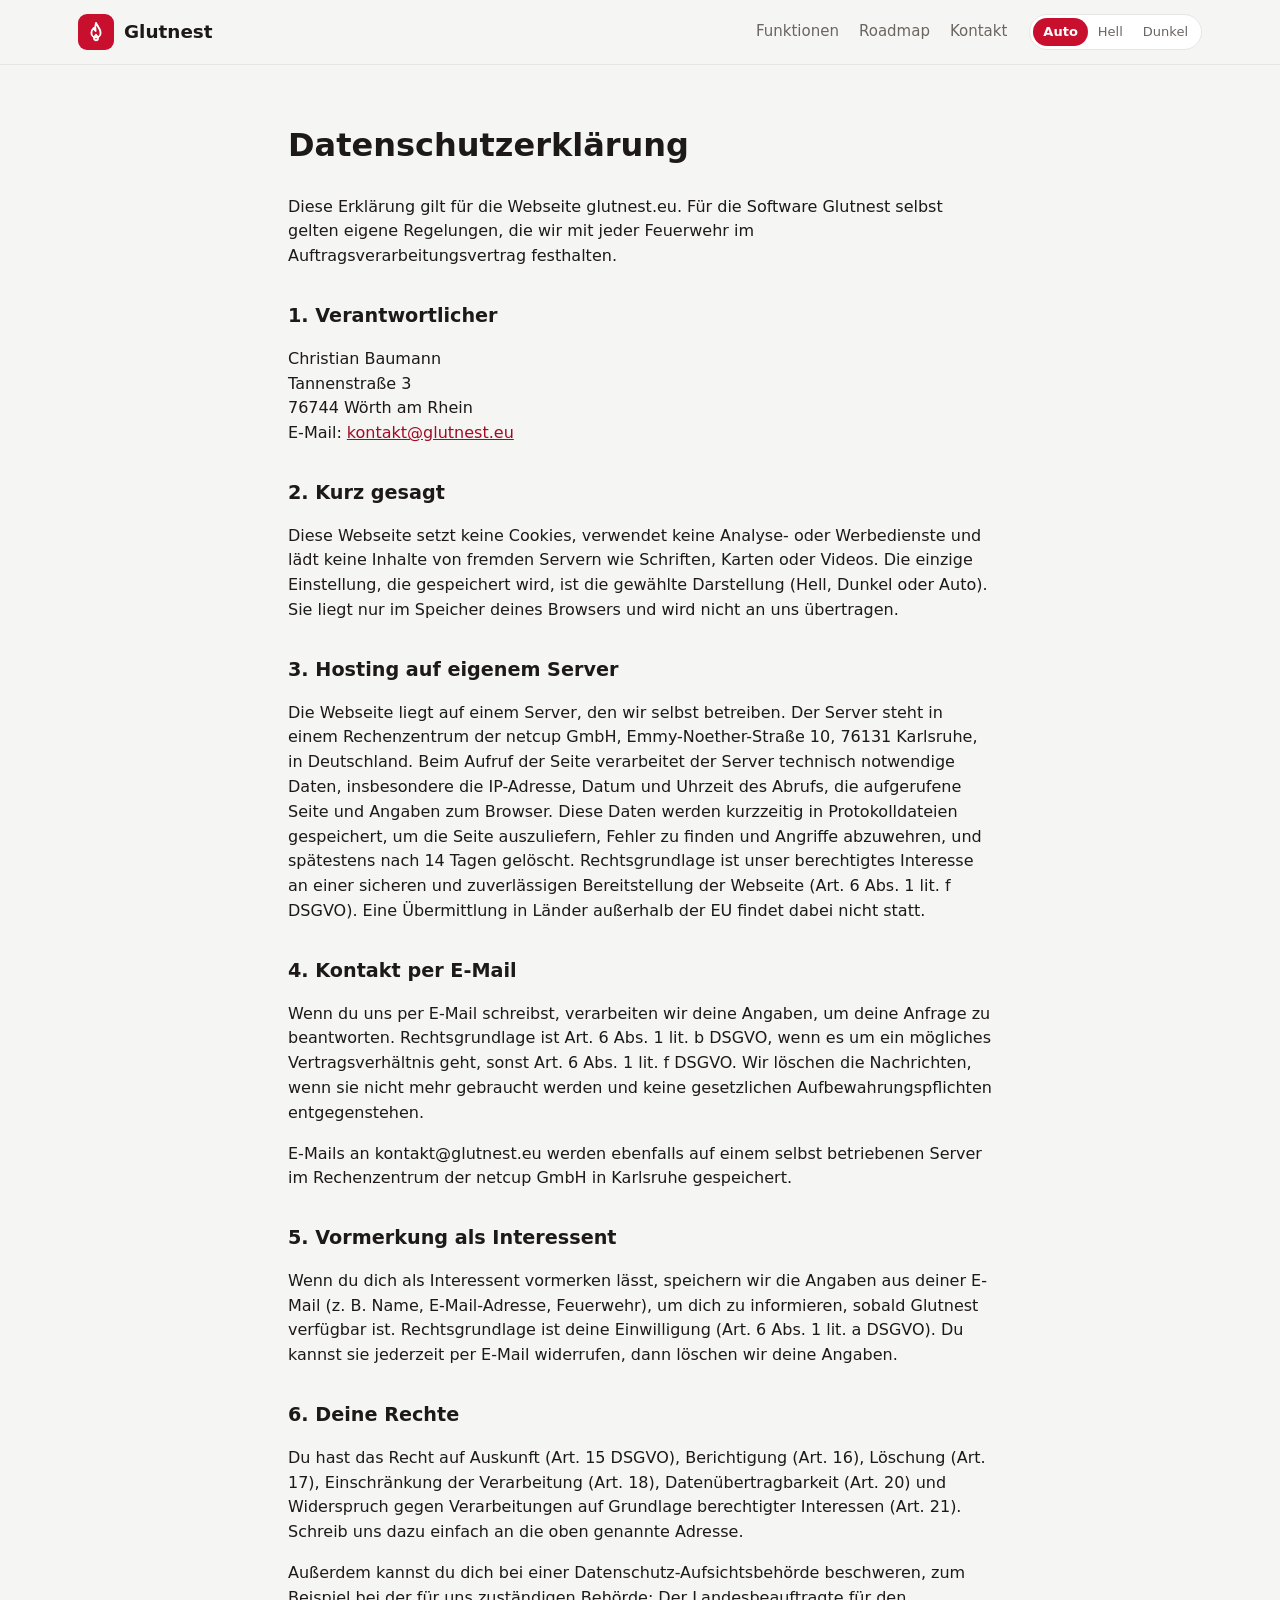
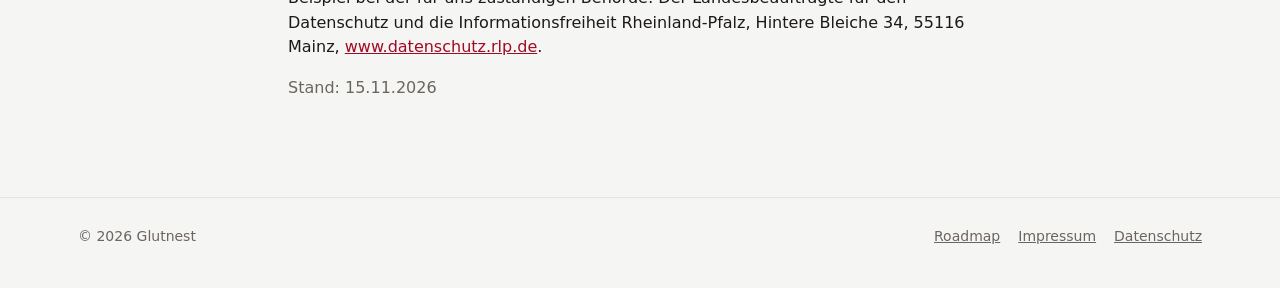
==== datenschutz/index.html @ 17358477 "Webseite als Docker-Image statt GitHub Pages - Dockerfile mit nginx-unprivileged, Sicherheits-Header" ====
<!DOCTYPE html>
<html lang="de">
<head>
<meta charset="utf-8">
<meta name="viewport" content="width=device-width, initial-scale=1">
<title>Datenschutz – Glutnest</title>
<link rel="canonical" href="https://glutnest.eu/datenschutz/">
<link rel="icon" href="/assets/favicon.svg" type="image/svg+xml">
<link rel="stylesheet" href="/assets/style.css">
<script src="/assets/darstellung.js"></script>
</head>
<body>
<header class="nav">
  <div class="innen">
    <a class="marke" href="/"><span class="logo"><svg viewBox="0 0 24 24"><path d="M12 2c1 3.5 5 6 5 11a5 5 0 0 1-10 0c0-2.4 1.2-4 2.6-5.4.2 1.6.9 2.7 2 3.4C11 8 11 5 12 2Z"/><path d="M12 21a2.2 2.2 0 0 1-2.2-2.2c0-1.4 1.2-2.3 2.2-3.8 1 1.5 2.2 2.4 2.2 3.8A2.2 2.2 0 0 1 12 21Z"/></svg></span>Glutnest</a>
    <nav class="nav-links" aria-label="Hauptmenü">
      <a href="/#funktionen">Funktionen</a>
      <a href="/roadmap/">Roadmap</a>
      <a href="/#kontakt">Kontakt</a>
    </nav>
    <div class="umschalter" role="group" aria-label="Darstellung">
      <button type="button" data-wert="auto">Auto</button>
      <button type="button" data-wert="hell">Hell</button>
      <button type="button" data-wert="dunkel">Dunkel</button>
    </div>
  </div>
</header>
<main class="rechtstext">
<h1>Datenschutzerklärung</h1>
<p>Diese Erklärung gilt für die Webseite glutnest.eu. Für die Software Glutnest selbst gelten eigene Regelungen, die wir mit jeder Feuerwehr im Auftragsverarbeitungsvertrag festhalten.</p>

<h2>1. Verantwortlicher</h2>
<p>Christian Baumann<br>Tannenstraße 3<br>76744 Wörth am Rhein<br>E-Mail: <a href="mailto:kontakt@glutnest.eu">kontakt@glutnest.eu</a></p>

<h2>2. Kurz gesagt</h2>
<p>Diese Webseite setzt keine Cookies, verwendet keine Analyse- oder Werbedienste und lädt keine Inhalte von fremden Servern wie Schriften, Karten oder Videos. Die einzige Einstellung, die gespeichert wird, ist die gewählte Darstellung (Hell, Dunkel oder Auto). Sie liegt nur im Speicher deines Browsers und wird nicht an uns übertragen.</p>

<h2>3. Hosting auf eigenem Server</h2>
<p>Die Webseite liegt auf einem Server, den wir selbst betreiben. Der Server steht in einem Rechenzentrum der netcup GmbH, Emmy-Noether-Straße 10, 76131 Karlsruhe, in Deutschland. Beim Aufruf der Seite verarbeitet der Server technisch notwendige Daten, insbesondere die IP-Adresse, Datum und Uhrzeit des Abrufs, die aufgerufene Seite und Angaben zum Browser. Diese Daten werden kurzzeitig in Protokolldateien gespeichert, um die Seite auszuliefern, Fehler zu finden und Angriffe abzuwehren, und spätestens nach 14 Tagen gelöscht. Rechtsgrundlage ist unser berechtigtes Interesse an einer sicheren und zuverlässigen Bereitstellung der Webseite (Art. 6 Abs. 1 lit. f DSGVO). Eine Übermittlung in Länder außerhalb der EU findet dabei nicht statt.</p>

<h2>4. Kontakt per E-Mail</h2>
<p>Wenn du uns per E-Mail schreibst, verarbeiten wir deine Angaben, um deine Anfrage zu beantworten. Rechtsgrundlage ist Art. 6 Abs. 1 lit. b DSGVO, wenn es um ein mögliches Vertragsverhältnis geht, sonst Art. 6 Abs. 1 lit. f DSGVO. Wir löschen die Nachrichten, wenn sie nicht mehr gebraucht werden und keine gesetzlichen Aufbewahrungspflichten entgegenstehen.</p>
<p>E-Mails an kontakt@glutnest.eu werden ebenfalls auf einem selbst betriebenen Server im Rechenzentrum der netcup GmbH in Karlsruhe gespeichert.</p>

<h2>5. Vormerkung als Interessent</h2>
<p>Wenn du dich als Interessent vormerken lässt, speichern wir die Angaben aus deiner E-Mail (z. B. Name, E-Mail-Adresse, Feuerwehr), um dich zu informieren, sobald Glutnest verfügbar ist. Rechtsgrundlage ist deine Einwilligung (Art. 6 Abs. 1 lit. a DSGVO). Du kannst sie jederzeit per E-Mail widerrufen, dann löschen wir deine Angaben.</p>

<h2>6. Deine Rechte</h2>
<p>Du hast das Recht auf Auskunft (Art. 15 DSGVO), Berichtigung (Art. 16), Löschung (Art. 17), Einschränkung der Verarbeitung (Art. 18), Datenübertragbarkeit (Art. 20) und Widerspruch gegen Verarbeitungen auf Grundlage berechtigter Interessen (Art. 21). Schreib uns dazu einfach an die oben genannte Adresse.</p>
<p>Außerdem kannst du dich bei einer Datenschutz-Aufsichtsbehörde beschweren, zum Beispiel bei der für uns zuständigen Behörde: Der Landesbeauftragte für den Datenschutz und die Informationsfreiheit Rheinland-Pfalz, Hintere Bleiche 34, 55116 Mainz, <a href="https://www.datenschutz.rlp.de">www.datenschutz.rlp.de</a>.</p>

<p class="leise">Stand: 15.11.2026</p>
</main>
<footer class="fuss">
  <div class="innen">
    <span>© 2026 Glutnest</span>
    <nav aria-label="Rechtliches">
      <a href="/roadmap/">Roadmap</a>
      <a href="/impressum/">Impressum</a>
      <a href="/datenschutz/">Datenschutz</a>
    </nav>
  </div>
</footer>
</body>
</html>
---- assets/style.css ----
/* Glutnest – Webseite. Keine externen Schriften, keine Tracker. */
:root {
  color-scheme: light dark;
  --marke: #c8102e;
  --akzent: light-dark(var(--marke), color-mix(in oklab, var(--marke) 86%, white));
  --akzent-tief: light-dark(color-mix(in oklab, var(--marke) 82%, black), color-mix(in oklab, var(--marke) 32%, #111));
  --akzent-weich: light-dark(color-mix(in oklab, var(--marke) 9%, white), color-mix(in oklab, var(--marke) 20%, #18181a));
  --akzent-text: light-dark(color-mix(in oklab, var(--marke) 85%, black), color-mix(in oklab, var(--marke) 55%, white));
  --grund: light-dark(#f5f5f4, #0f0f10);
  --flaeche: light-dark(#ffffff, #18181a);
  --flaeche-2: light-dark(#fafaf9, #1f1f22);
  --text: light-dark(#1c1917, #ececec);
  --leise: light-dark(#6b6560, #9a9a9f);
  --linie: light-dark(#e7e5e4, #2c2c30);
  --gut: light-dark(#1f8a4c, #3fb978);
  --rund: 14px;
  --breite: 1180px;
  font-family: Inter, system-ui, -apple-system, "Segoe UI", Roboto, sans-serif;
  font-size: 16px; line-height: 1.55;
}
:root[data-darstellung="hell"] { color-scheme: light; }
:root[data-darstellung="dunkel"] { color-scheme: dark; }
*, *::before, *::after { box-sizing: border-box; }
html { scroll-behavior: smooth; scroll-padding-top: 76px; }
body { margin: 0; background: var(--grund); color: var(--text); }
img { max-width: 100%; height: auto; display: block; }
.handy img { width: 100%; }
a { color: var(--akzent-text); }
svg.i { width: 22px; height: 22px; fill: none; stroke: currentColor; stroke-width: 2; stroke-linecap: round; stroke-linejoin: round; flex: none; }
.innen { max-width: var(--breite); margin: 0 auto; padding: 0 28px; }
.leise { color: var(--leise); }

/* Navigation */
.nav { position: sticky; top: 0; z-index: 10; background: color-mix(in oklab, var(--grund) 86%, transparent);
  backdrop-filter: blur(10px); -webkit-backdrop-filter: blur(10px); border-bottom: 1px solid var(--linie); }
.nav .innen { display: flex; align-items: center; gap: 22px; height: 64px; }
.marke { display: flex; align-items: center; gap: 10px; color: var(--text); text-decoration: none; font-weight: 700; font-size: 1.15rem; }
.logo { width: 36px; height: 36px; border-radius: 9px; background: var(--marke); color: #fff; display: grid; place-items: center; }
.logo svg { width: 22px; height: 22px; fill: none; stroke: currentColor; stroke-width: 2; stroke-linecap: round; stroke-linejoin: round; }
.nav-links { display: flex; gap: 20px; margin-left: auto; }
.nav-links a { color: var(--leise); text-decoration: none; font-size: 15px; font-weight: 500; }
.nav-links a:hover, .nav-links a[aria-current="page"] { color: var(--text); }
.umschalter { display: flex; border: 1px solid var(--linie); border-radius: 999px; padding: 3px; background: var(--flaeche); }
.umschalter button { border: 0; background: transparent; color: var(--leise); font: inherit; font-size: 13px; padding: 4px 10px; border-radius: 999px; cursor: pointer; }
.umschalter button[aria-pressed="true"] { background: var(--akzent); color: #fff; font-weight: 600; }

.knopf { display: inline-flex; align-items: center; gap: 8px; padding: 12px 20px; border-radius: 10px; font-weight: 600;
  text-decoration: none; border: 1px solid transparent; font-size: 15px; }
.knopf.primaer { background: var(--marke); color: #fff; }
.knopf.primaer:hover { background: color-mix(in oklab, var(--marke) 88%, black); }
.knopf.zweit { border-color: var(--linie); color: var(--text); background: var(--flaeche); }
.knopf.zweit:hover { border-color: var(--akzent); }

/* Hero */
.hero { background:
    radial-gradient(1100px 520px at 85% -10%, color-mix(in oklab, var(--marke) 55%, transparent), transparent 70%),
    linear-gradient(180deg, var(--akzent-tief), color-mix(in oklab, var(--akzent-tief) 75%, #0b0b0c));
  color: #fff; overflow: hidden; }
.hero .innen { display: grid; grid-template-columns: 1fr 1.15fr; gap: 48px; align-items: center; padding-top: 72px; padding-bottom: 0; }
.hero-text { padding-bottom: 72px; }
.etikett { display: inline-flex; gap: 8px; align-items: center; font-size: 13px; font-weight: 600; padding: 4px 12px;
  border-radius: 999px; background: rgb(255 255 255 / .12); border: 1px solid rgb(255 255 255 / .2); }
.etikett .punkt { width: 8px; height: 8px; border-radius: 50%; background: #ffb4a8; box-shadow: 0 0 0 4px rgb(255 180 168 / .25); }
.hero h1 { font-size: clamp(2.2rem, 4.4vw, 3.4rem); line-height: 1.08; margin: 18px 0 18px; letter-spacing: -.02em; }
.hero p.lead { font-size: 1.15rem; color: rgb(255 255 255 / .82); margin: 0 0 28px; max-width: 34em; }
.hero .knoepfe { display: flex; gap: 12px; flex-wrap: wrap; }
.hero .knopf.zweit { background: rgb(255 255 255 / .1); border-color: rgb(255 255 255 / .28); color: #fff; }
.hero .knopf.primaer { background: #fff; color: var(--akzent-tief); }
.hero .knopf.primaer:hover { background: #ffe9e6; }
.hero-bild { position: relative; align-self: end; }
.fenster { border-radius: 12px 12px 0 0; overflow: hidden; background: #fff; box-shadow: 0 30px 80px rgb(0 0 0 / .45);
  border: 1px solid rgb(255 255 255 / .18); border-bottom: 0; }
.fenster .leiste { height: 30px; background: #ececec; display: flex; align-items: center; gap: 6px; padding: 0 12px; }
.fenster .leiste i { width: 10px; height: 10px; border-radius: 50%; background: #d4d4d4; }
.fenster .leiste span { margin-left: 14px; font-size: 12px; color: #777; background: #fff; border-radius: 6px; padding: 1px 12px; }
.handy { position: absolute; left: -48px; bottom: 28px; width: 170px; border-radius: 26px; border: 6px solid #111;
  overflow: hidden; box-shadow: 0 20px 50px rgb(0 0 0 / .55); background: #111; }
.vorteile { display: flex; gap: 28px; flex-wrap: wrap; margin-top: 34px; font-size: 14px; color: rgb(255 255 255 / .82); }
.vorteile span { display: flex; gap: 8px; align-items: center; }
.vorteile svg.i { width: 18px; height: 18px; color: #ffb4a8; }

/* Abschnitte */
section.block { padding: 88px 0; }
section.block.alt { background: var(--flaeche); border-top: 1px solid var(--linie); border-bottom: 1px solid var(--linie); }
.kopf { max-width: 720px; margin-bottom: 44px; }
.kopf .ueber { color: var(--akzent-text); font-weight: 700; font-size: 13px; text-transform: uppercase; letter-spacing: .08em; }
.kopf h2 { font-size: clamp(1.7rem, 3vw, 2.3rem); line-height: 1.15; margin: 8px 0 12px; letter-spacing: -.01em; }
.kopf p { margin: 0; color: var(--leise); font-size: 1.08rem; }

.module { display: grid; grid-template-columns: repeat(3, 1fr); gap: 16px; }
.modul { background: var(--flaeche); border: 1px solid var(--linie); border-radius: var(--rund); padding: 22px; }
section.alt .modul { background: var(--flaeche-2); }
.modul .symbol { width: 42px; height: 42px; border-radius: 10px; background: var(--akzent-weich); color: var(--akzent-text);
  display: grid; place-items: center; margin-bottom: 14px; }
.modul h3 { margin: 0 0 6px; font-size: 1.05rem; }
.modul p { margin: 0; color: var(--leise); font-size: 15px; }

/* Rundgang */
.zeile { display: grid; grid-template-columns: 1fr 1.35fr; gap: 56px; align-items: center; margin-bottom: 88px; }
.zeile:last-child { margin-bottom: 0; }
.zeile.dreh { grid-template-columns: 1.35fr 1fr; }
.zeile.dreh .text { order: 2; }
.zeile h3 { font-size: 1.5rem; margin: 0 0 10px; line-height: 1.2; }
.zeile p { color: var(--leise); margin: 0 0 14px; }
.zeile ul { list-style: none; padding: 0; margin: 0; }
.zeile li { display: flex; gap: 10px; margin: 8px 0; }
.zeile li svg.i { width: 20px; height: 20px; color: var(--gut); margin-top: 2px; }
.bildrahmen { border-radius: 12px; overflow: hidden; border: 1px solid var(--linie); box-shadow: 0 18px 50px rgb(0 0 0 / .12); background: var(--flaeche); }
.paar { position: relative; }
.paar .zweites { position: absolute; width: 46%; right: -18px; bottom: -28px; border-radius: 10px; overflow: hidden;
  border: 1px solid var(--linie); box-shadow: 0 18px 40px rgb(0 0 0 / .3); }

/* Betrieb */
.zwei { display: grid; grid-template-columns: 1fr 1fr; gap: 20px; }
.option { background: var(--flaeche-2); border: 1px solid var(--linie); border-radius: var(--rund); padding: 28px; }
.option h3 { margin: 0 0 6px; font-size: 1.3rem; display: flex; gap: 10px; align-items: center; }
.option h3 svg.i { color: var(--akzent-text); }
.option > p { color: var(--leise); margin: 0 0 14px; }
.option ul { margin: 0; padding-left: 20px; }
.option li { margin: 6px 0; }

/* Sicherheit */
.sicher { display: grid; grid-template-columns: repeat(4, 1fr); gap: 16px; }
.sicher div { border-left: 3px solid var(--akzent); padding: 4px 0 4px 16px; }
.sicher strong { display: block; margin-bottom: 4px; }
.sicher span { color: var(--leise); font-size: 15px; }

/* Roadmap-Teaser */
.roadmap-teaser { display: grid; grid-template-columns: 1.1fr 1fr; gap: 40px; align-items: center;
  background: var(--akzent-tief); color: #fff; border-radius: 20px; padding: 44px; }
.roadmap-teaser h2 { margin: 0 0 10px; font-size: 1.9rem; }
.roadmap-teaser p { color: rgb(255 255 255 / .8); margin: 0 0 22px; }
.roadmap-teaser .knopf.primaer { background: #fff; color: var(--akzent-tief); }
.knoepfe-zeile { display: flex; gap: 10px; flex-wrap: wrap; }
.roadmap-teaser .knopf.hell-rand { color: #fff; border-color: rgb(255 255 255 / .35); }
.roadmap-teaser .knopf.hell-rand:hover { background: rgb(255 255 255 / .1); }
.etappen { display: grid; gap: 10px; }
.etappe { background: rgb(255 255 255 / .08); border: 1px solid rgb(255 255 255 / .16); border-radius: 12px; padding: 12px 16px; }
.etappe .status { font-size: 12px; font-weight: 700; text-transform: uppercase; letter-spacing: .06em; color: rgb(255 255 255 / .65); }
.balken { height: 8px; border-radius: 999px; background: rgb(255 255 255 / .16); overflow: hidden; margin-top: 8px; }
.balken span { display: block; height: 100%; background: #fff; }

/* Kontakt */
.kontakt { display: grid; grid-template-columns: 1fr 1fr; gap: 40px; align-items: start; }
.kontaktkarte { background: var(--flaeche); border: 1px solid var(--linie); border-radius: var(--rund); padding: 28px; }
.kontaktkarte h3 { margin: 0 0 8px; }
.kontaktkarte p { color: var(--leise); margin: 0 0 18px; }

/* Fuß */
.fuss { border-top: 1px solid var(--linie); padding: 28px 0 40px; font-size: 14px; color: var(--leise); }
.fuss .innen { display: flex; gap: 20px; flex-wrap: wrap; align-items: center; }
.fuss nav { display: flex; gap: 18px; margin-left: auto; }
.fuss a { color: var(--leise); }

/* Rechtstexte */
.rechtstext { max-width: 760px; padding: 56px 28px 80px; margin: 0 auto; }
.rechtstext h1 { font-size: 2rem; margin: 0 0 24px; }
.rechtstext h2 { font-size: 1.2rem; margin: 32px 0 8px; }
.platzhalter { background: #fff3cd; color: #5c4400; border-radius: 4px; padding: 0 4px; }

@media (max-width: 960px) {
  .nav-links { display: none; }
  .umschalter { margin-left: auto; }
  .hero .innen, .zeile, .zeile.dreh, .zwei, .roadmap-teaser, .kontakt { grid-template-columns: 1fr; }
  .zeile.dreh .text { order: 0; }
  .module { grid-template-columns: 1fr 1fr; }
  .sicher { grid-template-columns: 1fr 1fr; }
  .handy { display: none; }
  .hero-text { padding-bottom: 0; }
  .paar .zweites { right: 8px; }
}
@media (max-width: 600px) {
  .module, .sicher { grid-template-columns: 1fr; }
  .roadmap-teaser { padding: 28px; }
  section.block { padding: 64px 0; }
}
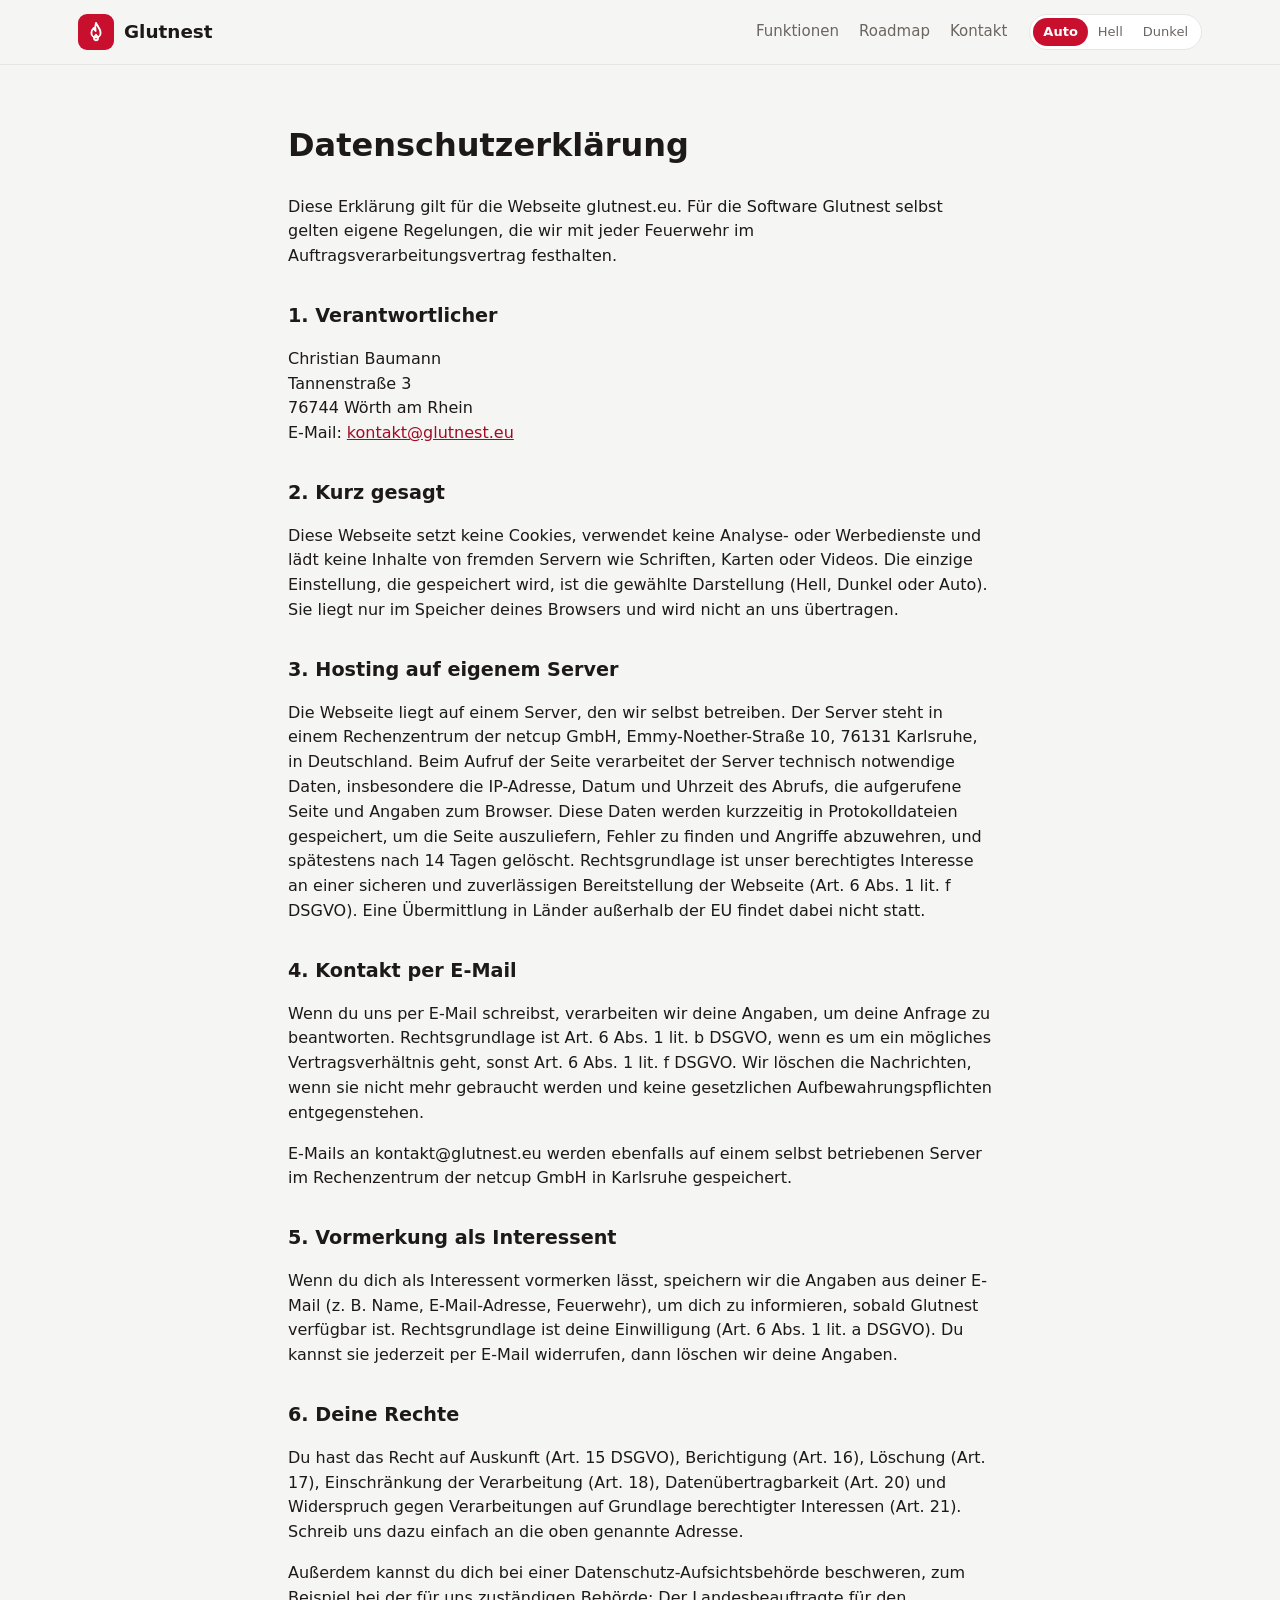
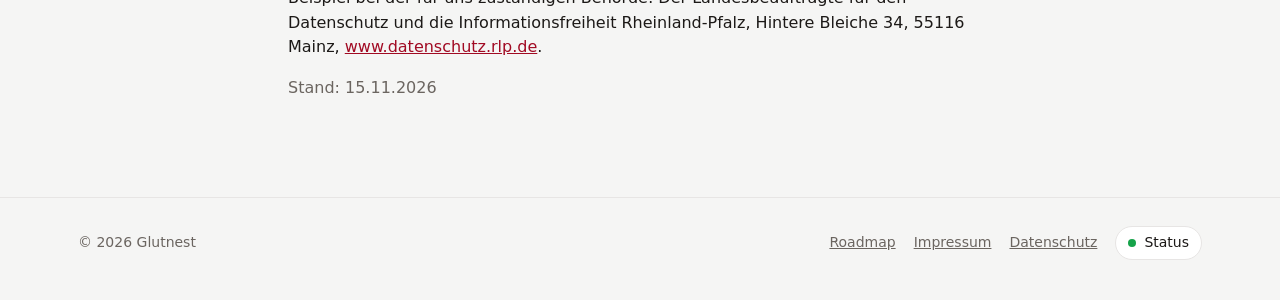
==== commit 77483e11: "Status-Knopf im Fuß aller Seiten (Uptime-Kuma-Statusseite) Co-Authored-By: Claude Opus 5.5 <noreply@" ====
--- a/datenschutz/index.html
+++ b/datenschutz/index.html
@@ -58,6 +58,7 @@
       <a href="/roadmap/">Roadmap</a>
       <a href="/impressum/">Impressum</a>
       <a href="/datenschutz/">Datenschutz</a>
+      <a class="status-knopf" href="https://uptime.siliconserver.it/status/glutnest" rel="noopener"><span class="punkt" aria-hidden="true"></span>Status</a>
     </nav>
   </div>
 </footer>
--- a/assets/style.css
+++ b/assets/style.css
@@ -118,6 +118,8 @@
 .option > p { color: var(--leise); margin: 0 0 14px; }
 .option ul { margin: 0; padding-left: 20px; }
 .option li { margin: 6px 0; }
+.lizenz-hinweis { display: flex; gap: 12px; align-items: flex-start; margin: 20px 0 0; padding: 18px 22px; border: 1px solid var(--linie); border-radius: var(--rund); background: var(--flaeche-2); }
+.lizenz-hinweis svg.i { flex: none; color: var(--akzent-text); margin-top: 2px; }
 
 /* Sicherheit */
 .sicher { display: grid; grid-template-columns: repeat(4, 1fr); gap: 16px; }
@@ -149,8 +151,11 @@
 /* Fuß */
 .fuss { border-top: 1px solid var(--linie); padding: 28px 0 40px; font-size: 14px; color: var(--leise); }
 .fuss .innen { display: flex; gap: 20px; flex-wrap: wrap; align-items: center; }
-.fuss nav { display: flex; gap: 18px; margin-left: auto; }
+.fuss nav { display: flex; gap: 18px; margin-left: auto; flex-wrap: wrap; align-items: center; }
 .fuss a { color: var(--leise); }
+.fuss a.status-knopf { display: inline-flex; align-items: center; gap: 8px; padding: 5px 12px; border: 1px solid var(--linie); border-radius: 999px; color: var(--text); background: var(--flaeche); text-decoration: none; }
+.fuss a.status-knopf:hover { border-color: var(--akzent-text); }
+.status-knopf .punkt { width: 8px; height: 8px; border-radius: 50%; background: light-dark(#16a34a, #4ade80); }
 
 /* Rechtstexte */
 .rechtstext { max-width: 760px; padding: 56px 28px 80px; margin: 0 auto; }
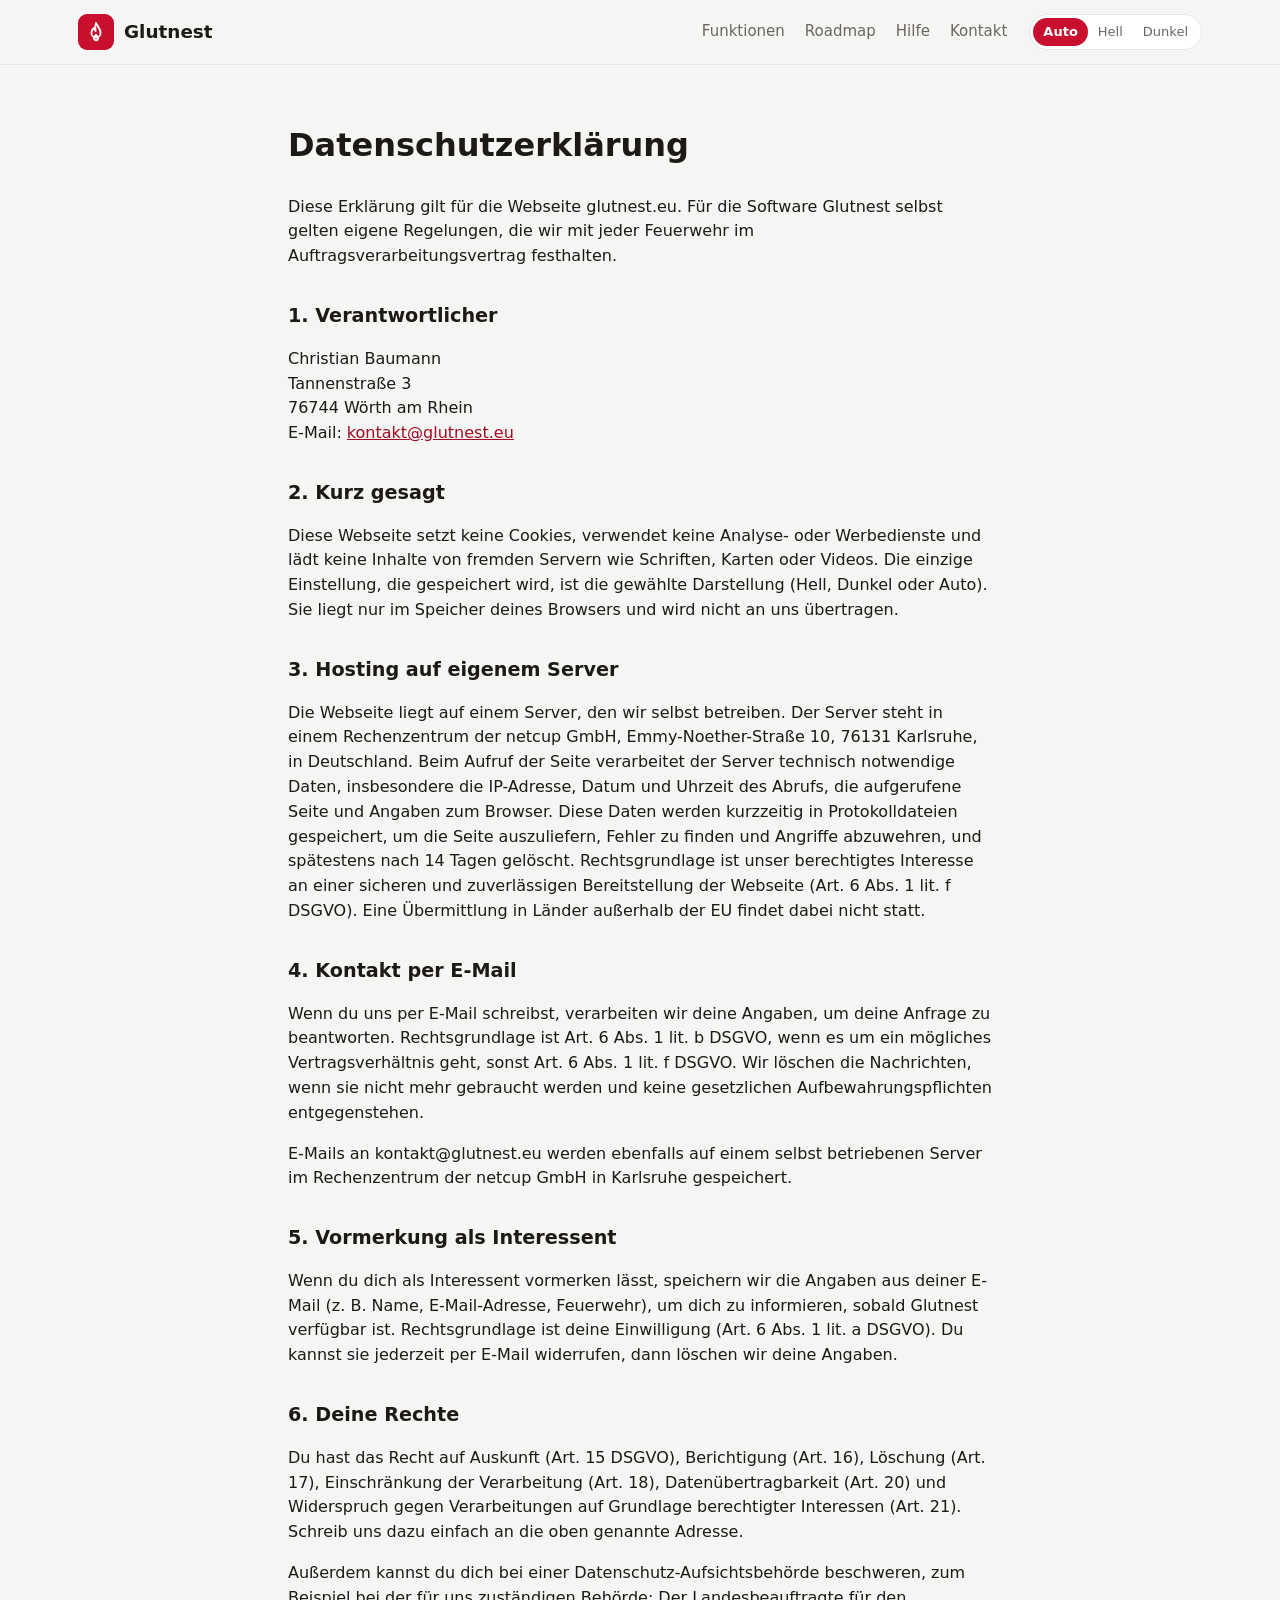
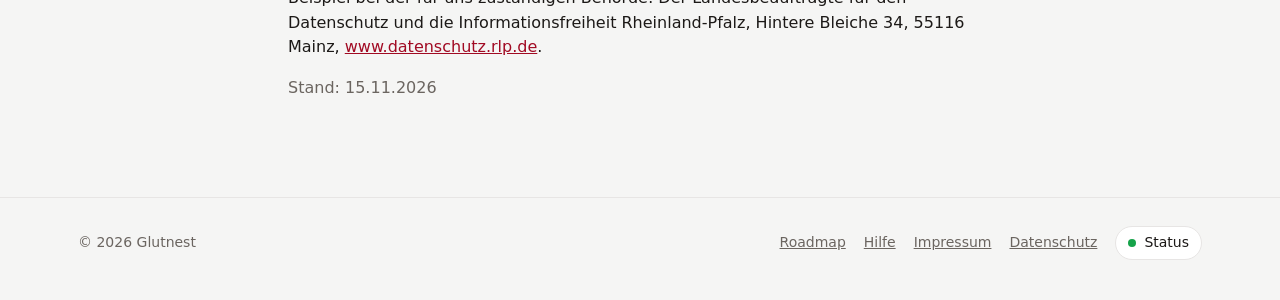
==== commit 2b587803: "Handbuch unter /hilfe/ (MkDocs Material) Anwender-, Wehrführungs- und Administrator-Teil, gebaut im " ====
--- a/datenschutz/index.html
+++ b/datenschutz/index.html
@@ -16,6 +16,7 @@
     <nav class="nav-links" aria-label="Hauptmenü">
       <a href="/#funktionen">Funktionen</a>
       <a href="/roadmap/">Roadmap</a>
+      <a href="/hilfe/">Hilfe</a>
       <a href="/#kontakt">Kontakt</a>
     </nav>
     <div class="umschalter" role="group" aria-label="Darstellung">
@@ -56,9 +57,10 @@
     <span>© 2026 Glutnest</span>
     <nav aria-label="Rechtliches">
       <a href="/roadmap/">Roadmap</a>
+      <a href="/hilfe/">Hilfe</a>
       <a href="/impressum/">Impressum</a>
       <a href="/datenschutz/">Datenschutz</a>
-      <a class="status-knopf" href="https://uptime.siliconserver.it/status/glutnest" rel="noopener"><span class="punkt" aria-hidden="true"></span>Status</a>
+      <a class="status-knopf" href="https://status.glutnest.eu/" rel="noopener"><span class="punkt" aria-hidden="true"></span>Status</a>
     </nav>
   </div>
 </footer>
--- a/assets/style.css
+++ b/assets/style.css
@@ -147,6 +147,18 @@
 .kontaktkarte { background: var(--flaeche); border: 1px solid var(--linie); border-radius: var(--rund); padding: 28px; }
 .kontaktkarte h3 { margin: 0 0 8px; }
 .kontaktkarte p { color: var(--leise); margin: 0 0 18px; }
+.person { display: grid; grid-template-columns: 3fr 2fr; gap: 40px; align-items: start; }
+.person-text p { margin: 0 0 16px; font-size: 1.05rem; }
+.person-text p:last-child { margin-bottom: 0; }
+.person-karte p { margin-bottom: 14px; }
+.person-kopf { display: flex; align-items: center; gap: 18px; margin-bottom: 14px; }
+.person-kopf h3 { margin: 0; }
+.person-foto { width: 96px; height: 96px; border-radius: 50%; object-fit: cover; border: 3px solid var(--akzent); flex: none; }
+.grundsaetze { list-style: none; margin: 0; padding: 0; display: grid; gap: 14px; }
+.grundsaetze li { border-left: 3px solid var(--akzent); padding: 2px 0 2px 14px; }
+.grundsaetze strong { display: block; margin-bottom: 2px; }
+.grundsaetze span { color: var(--leise); font-size: 15px; }
+.grundsaetze a { color: var(--akzent-text); }
 
 /* Fuß */
 .fuss { border-top: 1px solid var(--linie); padding: 28px 0 40px; font-size: 14px; color: var(--leise); }
@@ -166,7 +178,7 @@
 @media (max-width: 960px) {
   .nav-links { display: none; }
   .umschalter { margin-left: auto; }
-  .hero .innen, .zeile, .zeile.dreh, .zwei, .roadmap-teaser, .kontakt { grid-template-columns: 1fr; }
+  .hero .innen, .zeile, .zeile.dreh, .zwei, .roadmap-teaser, .kontakt, .person { grid-template-columns: 1fr; }
   .zeile.dreh .text { order: 0; }
   .module { grid-template-columns: 1fr 1fr; }
   .sicher { grid-template-columns: 1fr 1fr; }
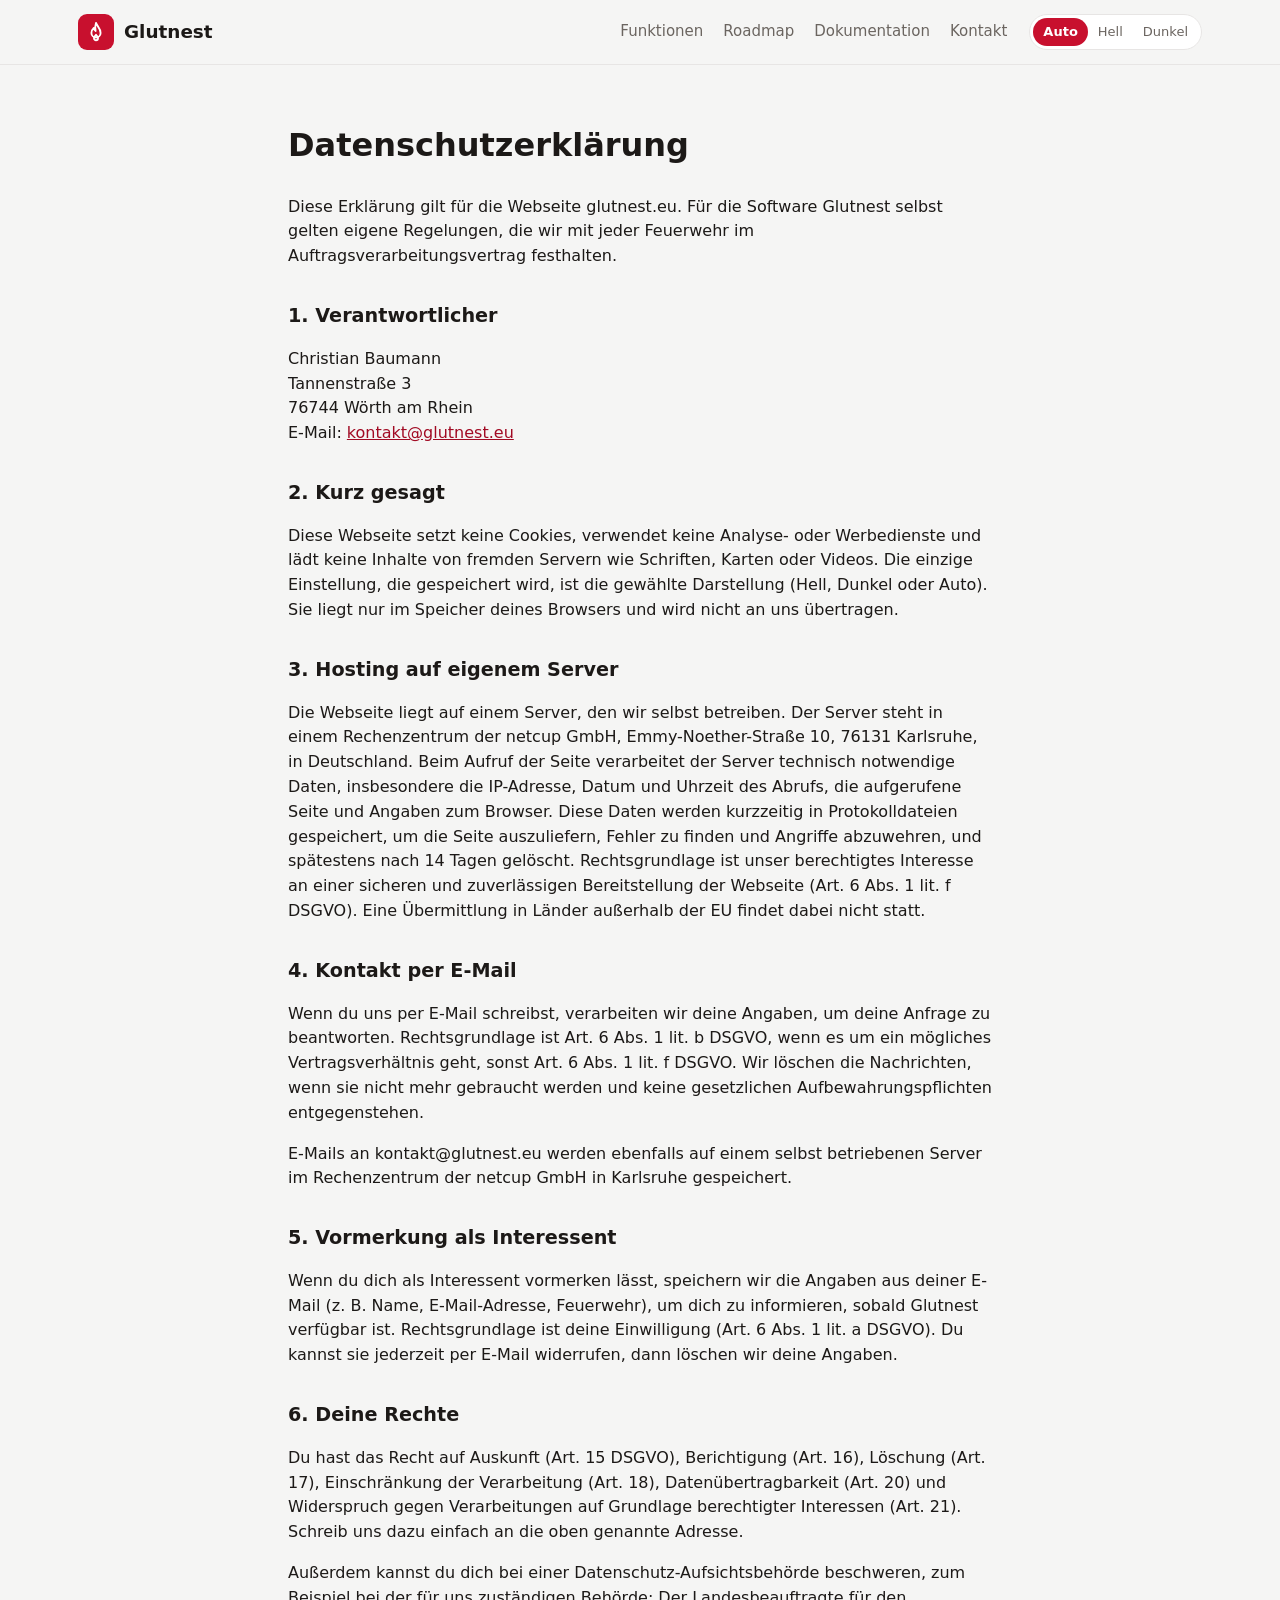
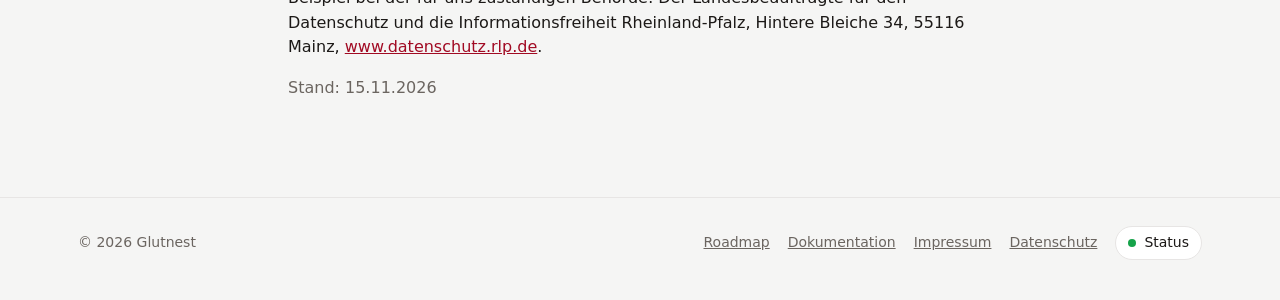
==== commit a6d784f3: "Hilfe in Dokumentation umbenennen, Adresse /doku/ Co-Authored-By: Claude Opus 5.5 <noreply@anthropic" ====
--- a/datenschutz/index.html
+++ b/datenschutz/index.html
@@ -16,7 +16,7 @@
     <nav class="nav-links" aria-label="Hauptmenü">
       <a href="/#funktionen">Funktionen</a>
       <a href="/roadmap/">Roadmap</a>
-      <a href="/hilfe/">Hilfe</a>
+      <a href="/doku/">Dokumentation</a>
       <a href="/#kontakt">Kontakt</a>
     </nav>
     <div class="umschalter" role="group" aria-label="Darstellung">
@@ -57,7 +57,7 @@
     <span>© 2026 Glutnest</span>
     <nav aria-label="Rechtliches">
       <a href="/roadmap/">Roadmap</a>
-      <a href="/hilfe/">Hilfe</a>
+      <a href="/doku/">Dokumentation</a>
       <a href="/impressum/">Impressum</a>
       <a href="/datenschutz/">Datenschutz</a>
       <a class="status-knopf" href="https://status.glutnest.eu/" rel="noopener"><span class="punkt" aria-hidden="true"></span>Status</a>
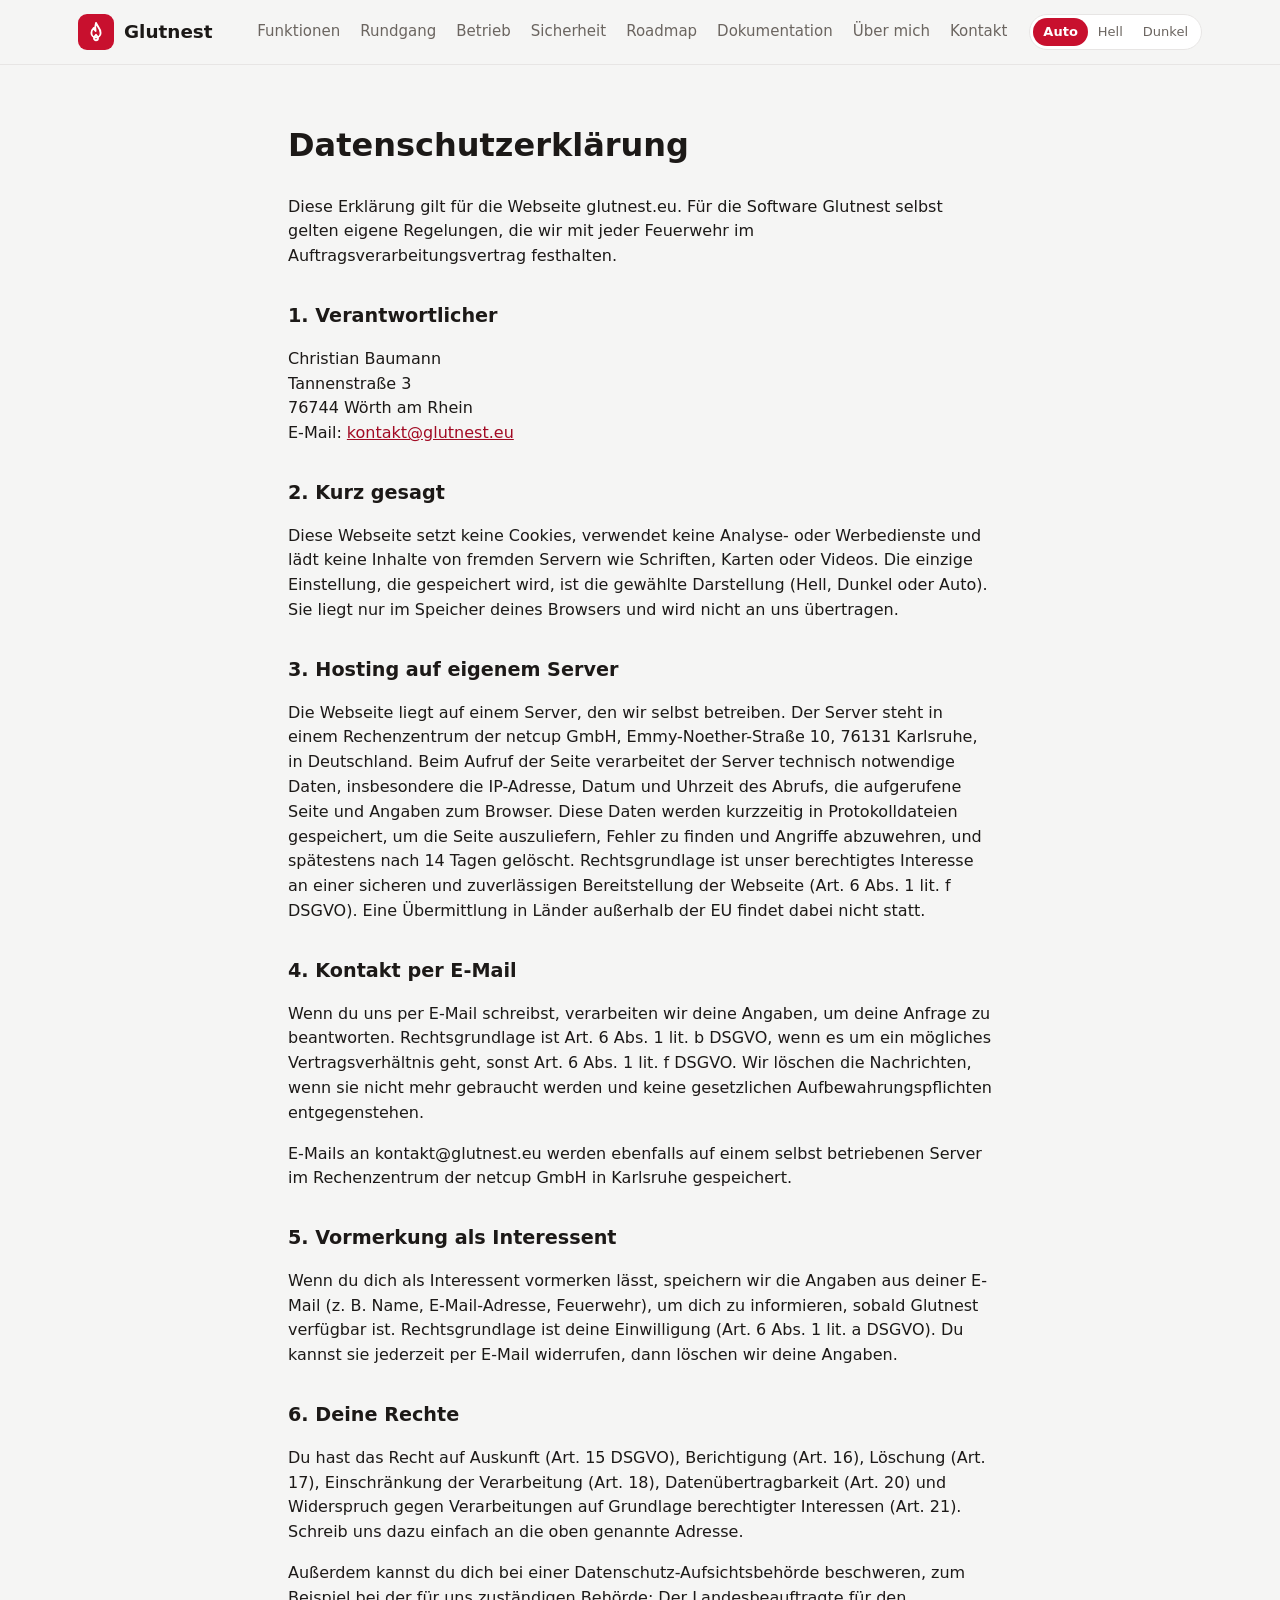
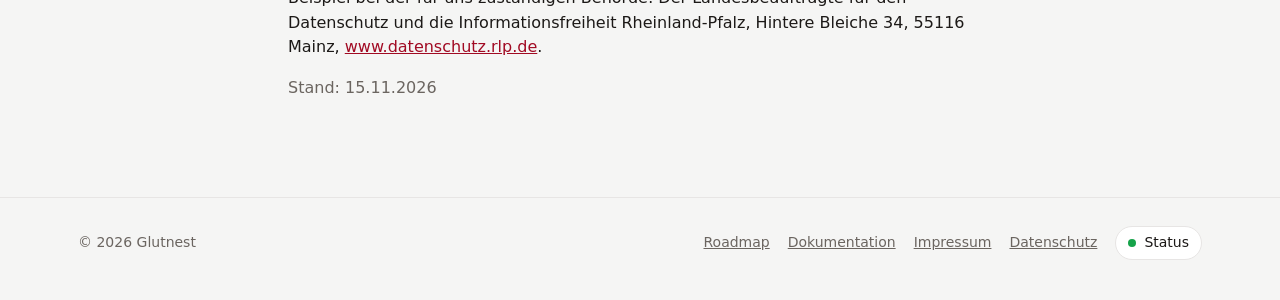
==== commit 1cba852a: "Roadmap: gleicher Kopf mit Menü wie die Webseite, Stand 0.29.0 Einheitliche Navigation auch auf Impr" ====
--- a/datenschutz/index.html
+++ b/datenschutz/index.html
@@ -13,17 +13,26 @@
 <header class="nav">
   <div class="innen">
     <a class="marke" href="/"><span class="logo"><svg viewBox="0 0 24 24"><path d="M12 2c1 3.5 5 6 5 11a5 5 0 0 1-10 0c0-2.4 1.2-4 2.6-5.4.2 1.6.9 2.7 2 3.4C11 8 11 5 12 2Z"/><path d="M12 21a2.2 2.2 0 0 1-2.2-2.2c0-1.4 1.2-2.3 2.2-3.8 1 1.5 2.2 2.4 2.2 3.8A2.2 2.2 0 0 1 12 21Z"/></svg></span>Glutnest</a>
-    <nav class="nav-links" aria-label="Hauptmenü">
-      <a href="/#funktionen">Funktionen</a>
-      <a href="/roadmap/">Roadmap</a>
-      <a href="/doku/">Dokumentation</a>
-      <a href="/#kontakt">Kontakt</a>
-    </nav>
-    <div class="umschalter" role="group" aria-label="Darstellung">
-      <button type="button" data-wert="auto">Auto</button>
-      <button type="button" data-wert="hell">Hell</button>
-      <button type="button" data-wert="dunkel">Dunkel</button>
+    <div class="menue" id="hauptmenue">
+      <nav class="nav-links" aria-label="Hauptmenü">
+        <a href="/#funktionen">Funktionen</a>
+        <a href="/#rundgang">Rundgang</a>
+        <a href="/#betrieb">Betrieb</a>
+        <a href="/#sicherheit">Sicherheit</a>
+        <a href="/roadmap/">Roadmap</a>
+        <a href="/doku/">Dokumentation</a>
+        <a href="/#ueber-mich">Über mich</a>
+        <a href="/#kontakt">Kontakt</a>
+      </nav>
+      <div class="umschalter" role="group" aria-label="Darstellung">
+        <button type="button" data-wert="auto">Auto</button>
+        <button type="button" data-wert="hell">Hell</button>
+        <button type="button" data-wert="dunkel">Dunkel</button>
+      </div>
     </div>
+    <button type="button" class="menue-knopf" aria-expanded="false" aria-controls="hauptmenue" aria-label="Menü öffnen">
+      <svg viewBox="0 0 24 24" aria-hidden="true"><path class="zu" d="M4 7h16M4 12h16M4 17h16"/><path class="auf" d="M6 6l12 12M18 6 6 18"/></svg>
+    </button>
   </div>
 </header>
 <main class="rechtstext">
--- a/assets/style.css
+++ b/assets/style.css
@@ -43,6 +43,12 @@
 .umschalter { display: flex; border: 1px solid var(--linie); border-radius: 999px; padding: 3px; background: var(--flaeche); }
 .umschalter button { border: 0; background: transparent; color: var(--leise); font: inherit; font-size: 13px; padding: 4px 10px; border-radius: 999px; cursor: pointer; }
 .umschalter button[aria-pressed="true"] { background: var(--akzent); color: #fff; font-weight: 600; }
+.menue { display: contents; }
+.menue-knopf { display: none; width: 44px; height: 44px; margin-left: auto; border: 1px solid var(--linie); border-radius: 12px;
+  background: var(--flaeche); color: var(--text); cursor: pointer; place-items: center; padding: 0; }
+.menue-knopf svg { width: 22px; height: 22px; fill: none; stroke: currentColor; stroke-width: 2; stroke-linecap: round; }
+.menue-knopf .auf, .nav.offen .menue-knopf .zu { display: none; }
+.nav.offen .menue-knopf .auf { display: inline; }
 
 .knopf { display: inline-flex; align-items: center; gap: 8px; padding: 12px 20px; border-radius: 10px; font-weight: 600;
   text-decoration: none; border: 1px solid transparent; font-size: 15px; }
@@ -176,8 +182,15 @@
 .platzhalter { background: #fff3cd; color: #5c4400; border-radius: 4px; padding: 0 4px; }
 
 @media (max-width: 960px) {
-  .nav-links { display: none; }
-  .umschalter { margin-left: auto; }
+  /* Handy/Tablet: Menü-Knopf, aufgeklappt Links untereinander und Darstellung darunter */
+  .menue-knopf { display: grid; }
+  .menue { display: none; }
+  .nav.offen .menue { display: block; position: absolute; top: 100%; left: 0; right: 0; background: var(--grund);
+    border-bottom: 1px solid var(--linie); box-shadow: 0 18px 40px rgb(0 0 0 / .18); max-height: calc(100dvh - 64px); overflow-y: auto; }
+  .nav.offen .nav-links { display: flex; flex-direction: column; gap: 0; max-width: var(--breite); margin: 0 auto; padding: 6px 28px 0; }
+  .nav.offen .nav-links a { padding: 13px 2px; font-size: 17px; color: var(--text); border-bottom: 1px solid var(--linie); }
+  .nav.offen .umschalter { width: max-content; margin: 18px 28px 22px; }
+  .nav.offen .umschalter button { font-size: 15px; padding: 7px 16px; }
   .hero .innen, .zeile, .zeile.dreh, .zwei, .roadmap-teaser, .kontakt, .person { grid-template-columns: 1fr; }
   .zeile.dreh .text { order: 0; }
   .module { grid-template-columns: 1fr 1fr; }
